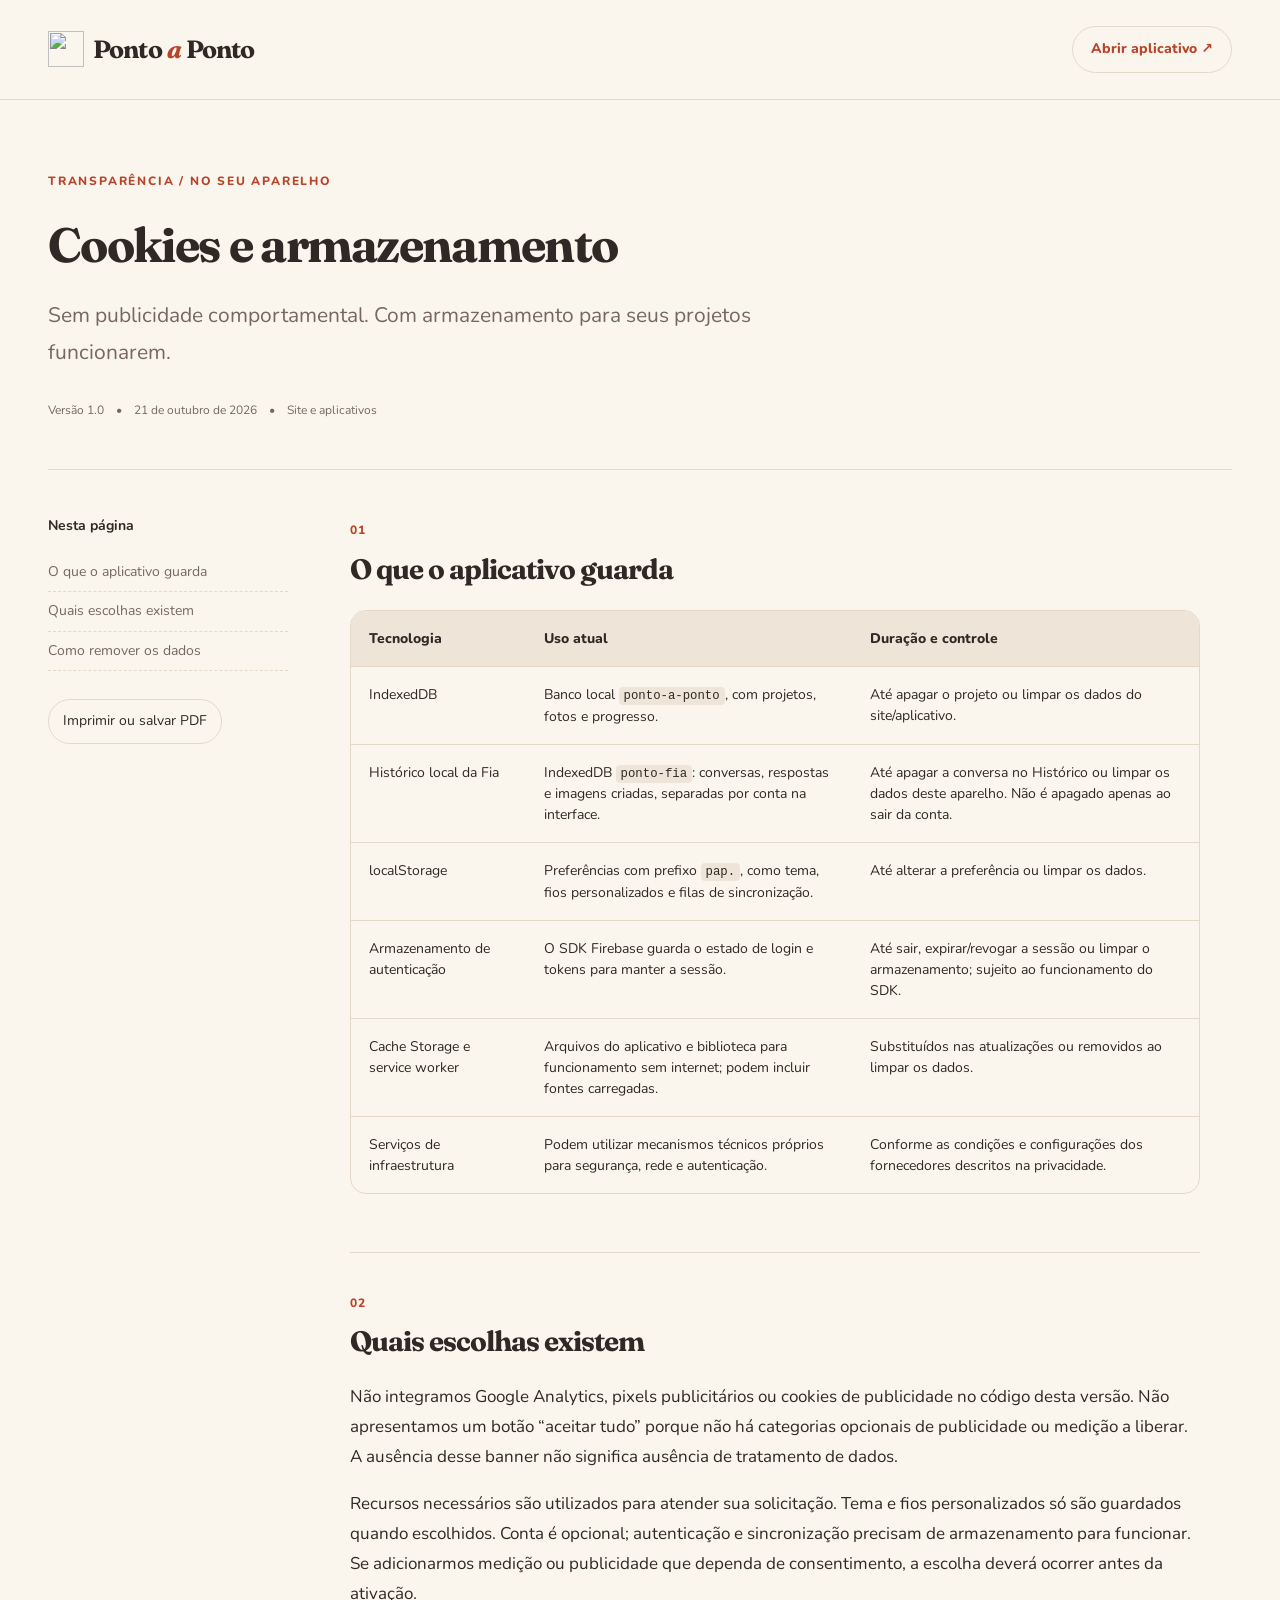
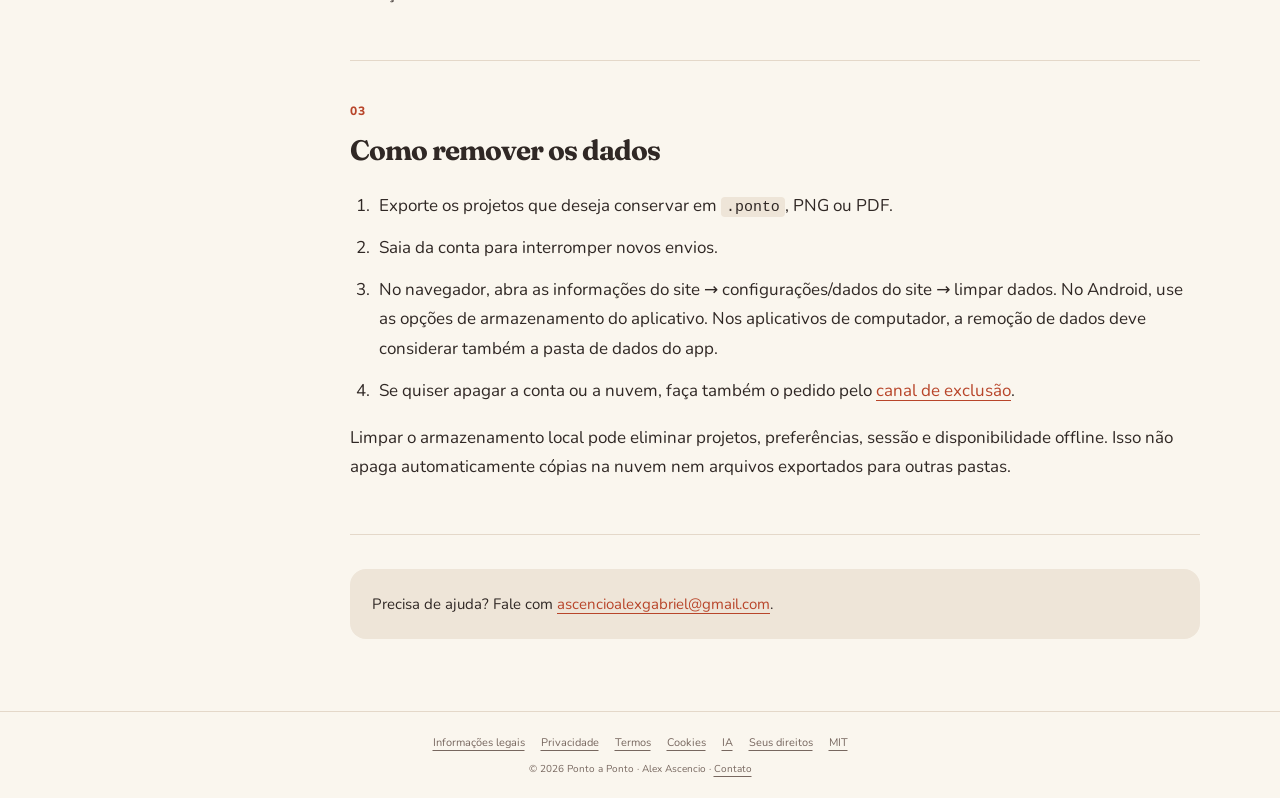
==== documentacao/cookies.html @ 14b3877d "Ponto a Ponto: transparência, licença MIT e guia atualizado da Fia" ====
<!doctype html><html lang="pt-BR"><head><meta charset="utf-8"><meta name="viewport" content="width=device-width,initial-scale=1"><meta name="description" content="Sem publicidade comportamental. Com armazenamento para seus projetos funcionarem."><meta name="theme-color" content="#241c24"><title>Cookies e armazenamento · Ponto a Ponto</title><link rel="canonical" href="https://pontoapontocroche.vercel.app/app/legal/cookies.html"><link rel="icon" href="../icons/icon.svg"><link rel="stylesheet" href="legal.css"></head><body><a class="skip" href="#conteudo">Ir ao conteúdo</a><header><a class="brand" href="../"><img src="../icons/icon.svg" width="36" height="36" alt="">Ponto <em>a</em> Ponto</a><a class="back" href="../">Abrir aplicativo <span aria-hidden="true">↗</span></a></header><main id="conteudo"><div class="hero"><a class="eyebrow" href="./">Transparência / No seu aparelho</a><h1>Cookies e armazenamento</h1><p>Sem publicidade comportamental. Com armazenamento para seus projetos funcionarem.</p><div class="meta">Versão 1.0 <span>•</span> 21 de outubro de 2026 <span>•</span> Site e aplicativos</div></div><div class="document"><aside aria-label="Nesta página"><strong>Nesta página</strong><a href="#tecnologias">O que o aplicativo guarda</a><a href="#escolhas">Quais escolhas existem</a><a href="#limpar">Como remover os dados</a><button type="button" onclick="window.print()">Imprimir ou salvar PDF</button></aside><article><section id="tecnologias"><span class="section-no">01</span><h2>O que o aplicativo guarda</h2><div class="table-wrap"><table><thead><tr><th>Tecnologia</th><th>Uso atual</th><th>Duração e controle</th></tr></thead><tbody><tr><td>IndexedDB</td><td>Banco local <code>ponto-a-ponto</code>, com projetos, fotos e progresso.</td><td>Até apagar o projeto ou limpar os dados do site/aplicativo.</td></tr><tr><td>Histórico local da Fia</td><td>IndexedDB <code>ponto-fia</code>: conversas, respostas e imagens criadas, separadas por conta na interface.</td><td>Até apagar a conversa no Histórico ou limpar os dados deste aparelho. Não é apagado apenas ao sair da conta.</td></tr><tr><td>localStorage</td><td>Preferências com prefixo <code>pap.</code>, como tema, fios personalizados e filas de sincronização.</td><td>Até alterar a preferência ou limpar os dados.</td></tr><tr><td>Armazenamento de autenticação</td><td>O SDK Firebase guarda o estado de login e tokens para manter a sessão.</td><td>Até sair, expirar/revogar a sessão ou limpar o armazenamento; sujeito ao funcionamento do SDK.</td></tr><tr><td>Cache Storage e service worker</td><td>Arquivos do aplicativo e biblioteca para funcionamento sem internet; podem incluir fontes carregadas.</td><td>Substituídos nas atualizações ou removidos ao limpar os dados.</td></tr><tr><td>Serviços de infraestrutura</td><td>Podem utilizar mecanismos técnicos próprios para segurança, rede e autenticação.</td><td>Conforme as condições e configurações dos fornecedores descritos na privacidade.</td></tr></tbody></table></div></section><section id="escolhas"><span class="section-no">02</span><h2>Quais escolhas existem</h2><p>Não integramos Google Analytics, pixels publicitários ou cookies de publicidade no código desta versão. Não apresentamos um botão “aceitar tudo” porque não há categorias opcionais de publicidade ou medição a liberar. A ausência desse banner não significa ausência de tratamento de dados.</p><p>Recursos necessários são utilizados para atender sua solicitação. Tema e fios personalizados só são guardados quando escolhidos. Conta é opcional; autenticação e sincronização precisam de armazenamento para funcionar. Se adicionarmos medição ou publicidade que dependa de consentimento, a escolha deverá ocorrer antes da ativação.</p></section><section id="limpar"><span class="section-no">03</span><h2>Como remover os dados</h2><ol><li>Exporte os projetos que deseja conservar em <code>.ponto</code>, PNG ou PDF.</li><li>Saia da conta para interromper novos envios.</li><li>No navegador, abra as informações do site → configurações/dados do site → limpar dados. No Android, use as opções de armazenamento do aplicativo. Nos aplicativos de computador, a remoção de dados deve considerar também a pasta de dados do app.</li><li>Se quiser apagar a conta ou a nuvem, faça também o pedido pelo <a href="direitos.html">canal de exclusão</a>.</li></ol><p>Limpar o armazenamento local pode eliminar projetos, preferências, sessão e disponibilidade offline. Isso não apaga automaticamente cópias na nuvem nem arquivos exportados para outras pastas.</p></section><div class="contact-note">Precisa de ajuda? Fale com <a href="mailto:ascencioalexgabriel@gmail.com">ascencioalexgabriel@gmail.com</a>.</div></article></div></main><footer><nav aria-label="Informações legais"><a href="./">Informações legais</a><a href="privacidade.html">Privacidade</a><a href="termos.html">Termos</a><a href="cookies.html">Cookies</a><a href="ia.html">IA</a><a href="direitos.html">Seus direitos</a><a href="licencas.html">MIT</a></nav><small>© 2026 Ponto a Ponto · Alex Ascencio · <a href="mailto:ascencioalexgabriel@gmail.com">Contato</a></small></footer></body></html>
---- documentacao/legal.css ----
@import url('https://fonts.googleapis.com/css2?family=Fraunces:ital,wght@0,500;0,600;0,700;1,600&family=Nunito:wght@400;600;700;800&display=swap');
:root{color-scheme:light;--paper:#faf6ee;--ink:#302825;--muted:#77675f;--accent:#b8452a;--line:#e4d8c9;--plum:#291f29}*{box-sizing:border-box}html{scroll-behavior:smooth;scroll-padding-top:30px}body{margin:0;background:var(--paper);color:var(--ink);font:17px/1.75 Nunito,system-ui,sans-serif}a{color:var(--accent);text-underline-offset:4px;overflow-wrap:anywhere}a:hover{color:#782c1c}a:focus-visible,button:focus-visible{outline:3px solid #b8452a;outline-offset:5px}h1,h2,.brand{font-family:Fraunces,Georgia,serif;line-height:1.14;letter-spacing:-.035em}h1{font-size:clamp(38px,5.3vw,74px);max-width:950px;margin:24px 0}h2{font-size:28px;margin:10px 0 24px}p{margin:0 0 18px}em{color:var(--accent)}header{max-width:1280px;margin:auto;padding:26px 48px;display:flex;justify-content:space-between;align-items:center;gap:20px;border-bottom:1px solid var(--line)}.brand{color:var(--ink);font-size:25px;text-decoration:none;font-weight:700;display:flex;align-items:center;gap:9px;white-space:nowrap}.brand em{margin:0 -4px}.back{font-size:14px;text-decoration:none;font-weight:800;border:1px solid var(--line);padding:10px 18px;border-radius:30px}main{max-width:1280px;margin:auto;padding:0 48px 72px}.hero{padding:65px 0 48px;border-bottom:1px solid var(--line)}.hero>p{font-size:21px;color:var(--muted);max-width:740px}.eyebrow{text-transform:uppercase;font-size:12px;font-weight:800;letter-spacing:.15em;text-decoration:none;color:var(--accent)}.meta{font-size:12px;color:var(--muted);display:flex;flex-wrap:wrap;gap:12px;margin-top:30px}.document{display:grid;grid-template-columns:240px minmax(0,1fr);gap:62px;padding-top:44px}aside{align-self:start;position:sticky;top:30px;font-size:14px}aside strong{display:block;margin-bottom:14px}aside a{display:block;color:var(--muted);text-decoration:none;padding:7px 0;border-bottom:1px dashed var(--line)}aside button{font:inherit;background:none;border:1px solid var(--line);border-radius:22px;padding:9px 14px;color:var(--ink);margin-top:28px;cursor:pointer}article{min-width:0;max-width:850px}article section{padding:0 0 34px;margin:0 0 34px;border-bottom:1px solid var(--line)}.section-no{font-size:12px;color:var(--accent);font-weight:800;letter-spacing:.1em}article ul,article ol{padding-left:24px}article li{padding-left:5px;margin-bottom:12px}code{font-size:.88em;background:#eee5d8;padding:2px 5px;border-radius:4px}.table-wrap{max-width:100%;overflow:auto;border:1px solid var(--line);border-radius:16px;margin:24px 0}table{width:100%;border-collapse:collapse;line-height:1.5;font-size:14px}th{text-align:left;background:#eee5d8;font-weight:800}th,td{padding:17px 18px;border-bottom:1px solid var(--line);vertical-align:top;min-width:140px}tr:last-child td{border-bottom:0}pre{font:13px/1.8 ui-monospace,monospace;background:var(--plum);color:#f5e9d8;padding:24px;border-radius:18px;white-space:pre-wrap;overflow-wrap:anywhere}.contact-note{padding:22px;background:#eee5d8;border-radius:16px;font-size:15px}.facts{display:grid;grid-template-columns:repeat(3,1fr);padding:30px 0;border-bottom:1px solid var(--line);gap:30px}.facts p{font-size:14px;color:var(--muted);margin:2px 0}.cards{display:grid;grid-template-columns:repeat(2,minmax(0,1fr));gap:22px;margin-top:48px}.card{position:relative;padding:30px 32px;text-decoration:none;border:1px solid var(--line);background:#fffdf9;border-radius:20px;color:var(--ink)}.card:hover{border-color:var(--accent);color:var(--ink)}.card-no{color:var(--accent);font-size:13px;font-weight:800}.card h2{margin:14px 0;font-size:29px}.card p{color:var(--muted);font-size:16px;max-width:400px}.read{display:flex;justify-content:space-between;font-size:13px;font-weight:800;color:var(--accent);margin-top:25px}.closing{margin-top:45px;padding:40px;background:#eee5d8;border-radius:22px}.closing h2{margin:14px 0}.action{display:inline-block;background:var(--accent);color:#fff!important;text-decoration:none;font-size:14px;font-weight:800;padding:12px 22px;border-radius:30px}.skip{position:fixed;left:20px;top:-100px;padding:12px;background:#fff;z-index:2}.skip:focus{top:12px}footer{background:var(--plum);color:#f5e9d8;padding:48px max(24px,calc((100vw - 1184px)/2));display:grid;grid-template-columns:1fr 1fr;gap:28px;font-size:14px}footer a{color:#f3b49d}footer strong{font:600 25px Fraunces,Georgia,serif}footer p{color:#d2c1c9;margin-top:7px}footer nav{display:grid;grid-template-columns:1fr 1fr;gap:10px 28px}footer small{grid-column:1/-1;color:#d2c1c9;border-top:1px solid #594451;padding-top:22px;font-size:12px}@media(max-width:760px){body{font-size:16px}header{padding:19px 22px}.brand{font-size:21px}.brand img{width:29px}.back{font-size:12px;padding:9px 12px}main{padding:0 22px 45px}.hero{padding:42px 0 32px}.hero>p{font-size:18px}.document{grid-template-columns:1fr;gap:28px;padding-top:26px}aside{position:static;border-bottom:1px solid var(--line);padding-bottom:22px}aside a{display:inline-block;margin-right:18px;font-size:13px}aside button{display:block;margin-top:15px}.cards{grid-template-columns:1fr;gap:16px;margin-top:28px}.card{padding:25px}.card h2{font-size:25px}.facts{grid-template-columns:1fr;gap:15px}.closing{padding:27px}footer{grid-template-columns:1fr}footer nav{gap:12px}h2{font-size:26px}.table-wrap{border-radius:10px}}@media(prefers-reduced-motion:reduce){html{scroll-behavior:auto}}@media print{body{font:11pt/1.5 Georgia,serif;background:white;color:black}header,.back,aside,footer,.skip,.action{display:none!important}main{padding:0}.hero{padding:0 0 20px}.hero h1{font-size:30pt}.hero>p{font-size:13pt}.document{display:block;padding-top:20px}article{max-width:none}article section{break-inside:auto}h2{break-after:avoid;font-size:18pt}.table-wrap{overflow:visible}th,td{min-width:0;padding:9px}pre{background:white;color:black;border:1px solid #aaa;font-size:9pt}.meta{font-size:9pt}a{color:inherit}article a[href^='http']::after{content:' (' attr(href) ')';font-size:8pt}.contact-note{background:white;border:1px solid #aaa}}

/* Rodapé discreto em todas as telas; documentos só aparecem ao abrir o link. */
footer{background:transparent;color:var(--muted);display:block;border-top:1px solid var(--line);padding:22px 24px;text-align:center;font-size:11px;line-height:1.6}footer nav{display:flex;flex-wrap:wrap;justify-content:center;gap:6px 16px}footer a{color:var(--muted)}footer small{display:block;border:0;padding:9px 0 0;color:var(--muted);font-size:10px}.compact-index{max-width:760px;margin:46px auto 30px}.compact-index h1{font-size:32px;margin:0 0 12px}.compact-index>p{font-size:14px;color:var(--muted)}.directory{margin:24px 0;display:grid;grid-template-columns:1fr 1fr;column-gap:30px}.directory-link{display:flex;justify-content:space-between;gap:15px;padding:13px 0;border-bottom:1px solid var(--line);color:var(--ink);text-decoration:none;font-size:14px}.compact-index .compact-meta{font-size:11px;line-height:1.8}.hero h1{font-size:clamp(32px,4vw,48px)}@media(max-width:760px){footer{padding:18px 20px;font-size:10px}footer nav{gap:5px 12px}footer small{font-size:9px}.compact-index{margin:30px 0 12px}.compact-index h1{font-size:27px}.directory{grid-template-columns:1fr;margin:18px 0}.directory-link{font-size:13px;padding:11px 0}.compact-index>p{font-size:13px}.compact-index .compact-meta{font-size:10px}}
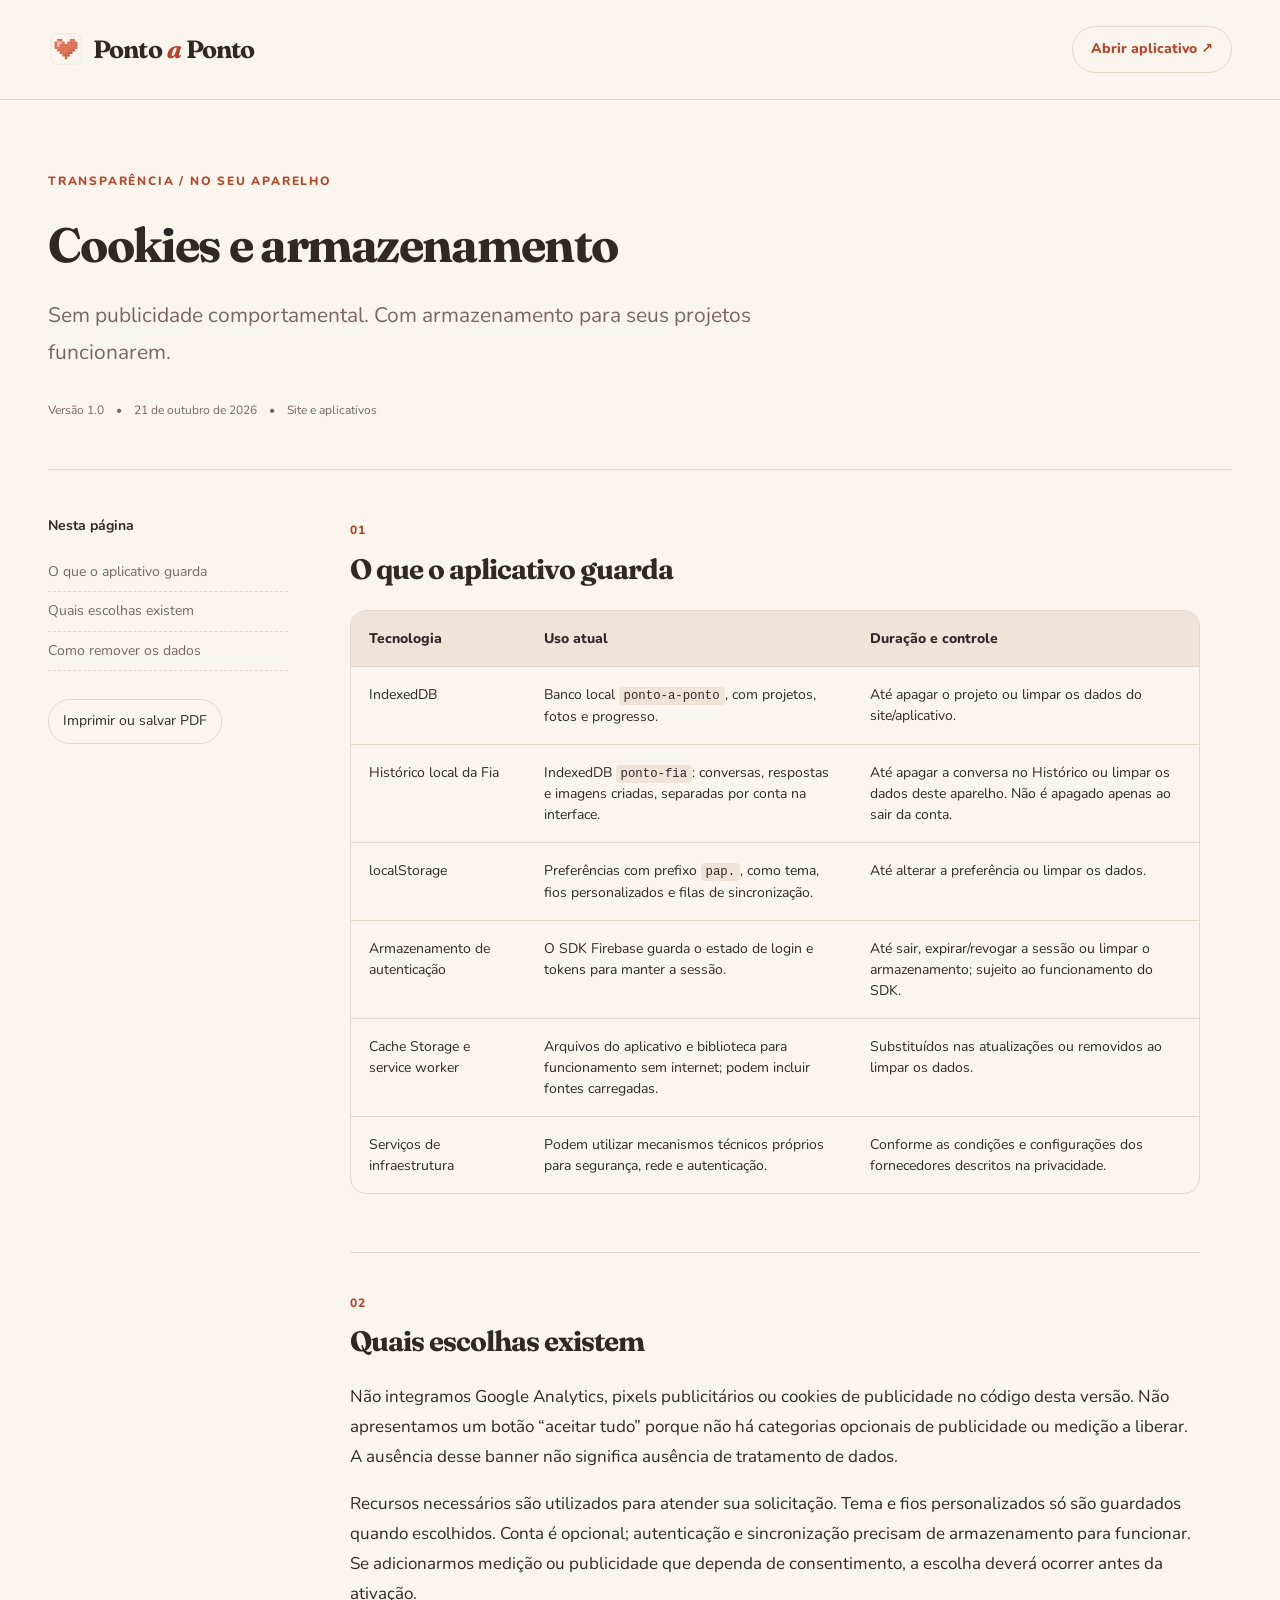
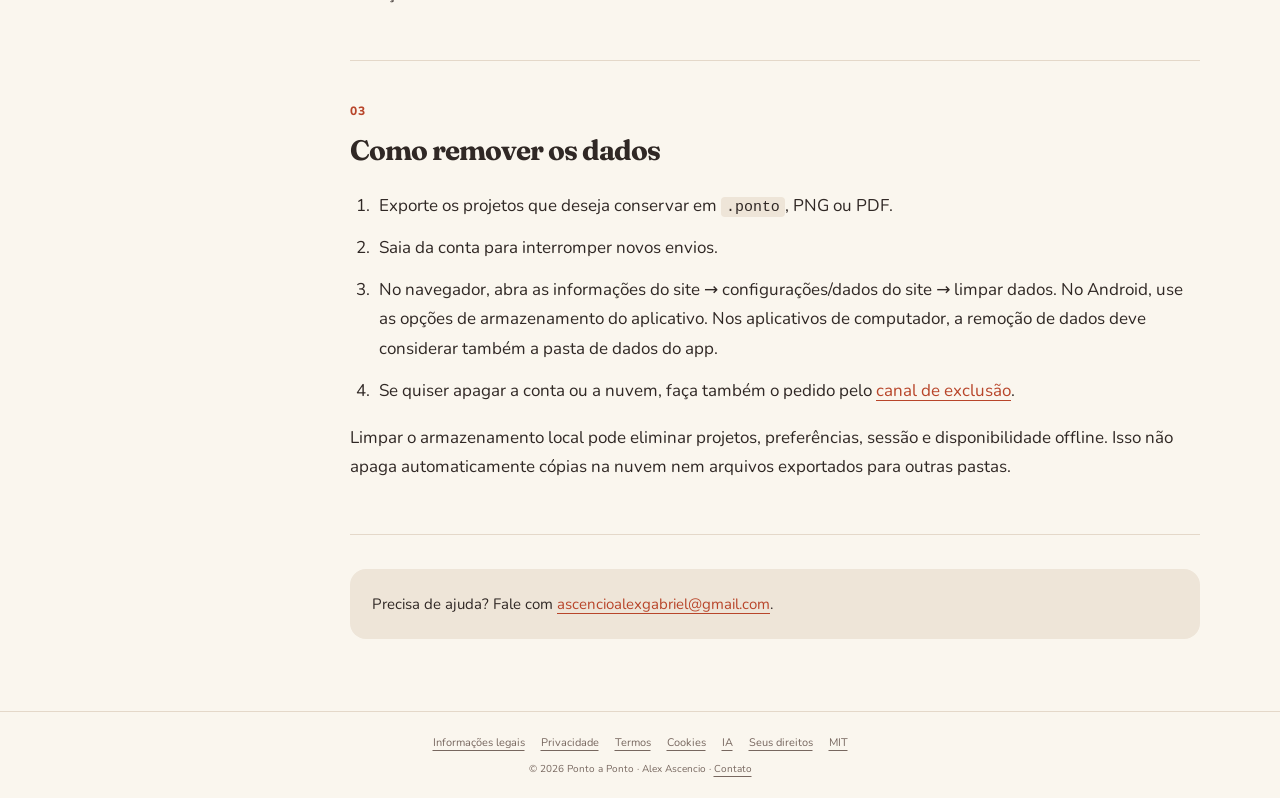
==== commit 6e205484: "Ponto a Ponto 1.1.3: novidades, imagens e créditos atualizados Co-Authored-By: Claude Opus 5.5 <nore" ====
--- a/documentacao/cookies.html
+++ b/documentacao/cookies.html
@@ -1 +1 @@
-<!doctype html><html lang="pt-BR"><head><meta charset="utf-8"><meta name="viewport" content="width=device-width,initial-scale=1"><meta name="description" content="Sem publicidade comportamental. Com armazenamento para seus projetos funcionarem."><meta name="theme-color" content="#241c24"><title>Cookies e armazenamento · Ponto a Ponto</title><link rel="canonical" href="https://pontoapontocroche.vercel.app/app/legal/cookies.html"><link rel="icon" href="../icons/icon.svg"><link rel="stylesheet" href="legal.css"></head><body><a class="skip" href="#conteudo">Ir ao conteúdo</a><header><a class="brand" href="../"><img src="../icons/icon.svg" width="36" height="36" alt="">Ponto <em>a</em> Ponto</a><a class="back" href="../">Abrir aplicativo <span aria-hidden="true">↗</span></a></header><main id="conteudo"><div class="hero"><a class="eyebrow" href="./">Transparência / No seu aparelho</a><h1>Cookies e armazenamento</h1><p>Sem publicidade comportamental. Com armazenamento para seus projetos funcionarem.</p><div class="meta">Versão 1.0 <span>•</span> 21 de outubro de 2026 <span>•</span> Site e aplicativos</div></div><div class="document"><aside aria-label="Nesta página"><strong>Nesta página</strong><a href="#tecnologias">O que o aplicativo guarda</a><a href="#escolhas">Quais escolhas existem</a><a href="#limpar">Como remover os dados</a><button type="button" onclick="window.print()">Imprimir ou salvar PDF</button></aside><article><section id="tecnologias"><span class="section-no">01</span><h2>O que o aplicativo guarda</h2><div class="table-wrap"><table><thead><tr><th>Tecnologia</th><th>Uso atual</th><th>Duração e controle</th></tr></thead><tbody><tr><td>IndexedDB</td><td>Banco local <code>ponto-a-ponto</code>, com projetos, fotos e progresso.</td><td>Até apagar o projeto ou limpar os dados do site/aplicativo.</td></tr><tr><td>Histórico local da Fia</td><td>IndexedDB <code>ponto-fia</code>: conversas, respostas e imagens criadas, separadas por conta na interface.</td><td>Até apagar a conversa no Histórico ou limpar os dados deste aparelho. Não é apagado apenas ao sair da conta.</td></tr><tr><td>localStorage</td><td>Preferências com prefixo <code>pap.</code>, como tema, fios personalizados e filas de sincronização.</td><td>Até alterar a preferência ou limpar os dados.</td></tr><tr><td>Armazenamento de autenticação</td><td>O SDK Firebase guarda o estado de login e tokens para manter a sessão.</td><td>Até sair, expirar/revogar a sessão ou limpar o armazenamento; sujeito ao funcionamento do SDK.</td></tr><tr><td>Cache Storage e service worker</td><td>Arquivos do aplicativo e biblioteca para funcionamento sem internet; podem incluir fontes carregadas.</td><td>Substituídos nas atualizações ou removidos ao limpar os dados.</td></tr><tr><td>Serviços de infraestrutura</td><td>Podem utilizar mecanismos técnicos próprios para segurança, rede e autenticação.</td><td>Conforme as condições e configurações dos fornecedores descritos na privacidade.</td></tr></tbody></table></div></section><section id="escolhas"><span class="section-no">02</span><h2>Quais escolhas existem</h2><p>Não integramos Google Analytics, pixels publicitários ou cookies de publicidade no código desta versão. Não apresentamos um botão “aceitar tudo” porque não há categorias opcionais de publicidade ou medição a liberar. A ausência desse banner não significa ausência de tratamento de dados.</p><p>Recursos necessários são utilizados para atender sua solicitação. Tema e fios personalizados só são guardados quando escolhidos. Conta é opcional; autenticação e sincronização precisam de armazenamento para funcionar. Se adicionarmos medição ou publicidade que dependa de consentimento, a escolha deverá ocorrer antes da ativação.</p></section><section id="limpar"><span class="section-no">03</span><h2>Como remover os dados</h2><ol><li>Exporte os projetos que deseja conservar em <code>.ponto</code>, PNG ou PDF.</li><li>Saia da conta para interromper novos envios.</li><li>No navegador, abra as informações do site → configurações/dados do site → limpar dados. No Android, use as opções de armazenamento do aplicativo. Nos aplicativos de computador, a remoção de dados deve considerar também a pasta de dados do app.</li><li>Se quiser apagar a conta ou a nuvem, faça também o pedido pelo <a href="direitos.html">canal de exclusão</a>.</li></ol><p>Limpar o armazenamento local pode eliminar projetos, preferências, sessão e disponibilidade offline. Isso não apaga automaticamente cópias na nuvem nem arquivos exportados para outras pastas.</p></section><div class="contact-note">Precisa de ajuda? Fale com <a href="mailto:ascencioalexgabriel@gmail.com">ascencioalexgabriel@gmail.com</a>.</div></article></div></main><footer><nav aria-label="Informações legais"><a href="./">Informações legais</a><a href="privacidade.html">Privacidade</a><a href="termos.html">Termos</a><a href="cookies.html">Cookies</a><a href="ia.html">IA</a><a href="direitos.html">Seus direitos</a><a href="licencas.html">MIT</a></nav><small>© 2026 Ponto a Ponto · Alex Ascencio · <a href="mailto:ascencioalexgabriel@gmail.com">Contato</a></small></footer></body></html>+<!doctype html><html lang="pt-BR"><head><meta charset="utf-8"><meta name="viewport" content="width=device-width,initial-scale=1"><meta name="description" content="Sem publicidade comportamental. Com armazenamento para seus projetos funcionarem."><meta name="theme-color" content="#241c24"><title>Cookies e armazenamento · Ponto a Ponto</title><link rel="canonical" href="https://pontoapontocroche.vercel.app/app/legal/cookies.html"><link rel="icon" href="../icons/icon.svg"><link rel="stylesheet" href="legal.css"></head><body><a class="skip" href="#conteudo">Ir ao conteúdo</a><header><a class="brand" href="https://pontoapontocroche.vercel.app/app/"><img src="../icons/icon.svg" width="36" height="36" alt="">Ponto <em>a</em> Ponto</a><a class="back" href="https://pontoapontocroche.vercel.app/app/">Abrir aplicativo <span aria-hidden="true">↗</span></a></header><main id="conteudo"><div class="hero"><a class="eyebrow" href="./">Transparência / No seu aparelho</a><h1>Cookies e armazenamento</h1><p>Sem publicidade comportamental. Com armazenamento para seus projetos funcionarem.</p><div class="meta">Versão 1.0 <span>•</span> 21 de outubro de 2026 <span>•</span> Site e aplicativos</div></div><div class="document"><aside aria-label="Nesta página"><strong>Nesta página</strong><a href="#tecnologias">O que o aplicativo guarda</a><a href="#escolhas">Quais escolhas existem</a><a href="#limpar">Como remover os dados</a><button type="button" onclick="window.print()">Imprimir ou salvar PDF</button></aside><article><section id="tecnologias"><span class="section-no">01</span><h2>O que o aplicativo guarda</h2><div class="table-wrap"><table><thead><tr><th>Tecnologia</th><th>Uso atual</th><th>Duração e controle</th></tr></thead><tbody><tr><td>IndexedDB</td><td>Banco local <code>ponto-a-ponto</code>, com projetos, fotos e progresso.</td><td>Até apagar o projeto ou limpar os dados do site/aplicativo.</td></tr><tr><td>Histórico local da Fia</td><td>IndexedDB <code>ponto-fia</code>: conversas, respostas e imagens criadas, separadas por conta na interface.</td><td>Até apagar a conversa no Histórico ou limpar os dados deste aparelho. Não é apagado apenas ao sair da conta.</td></tr><tr><td>localStorage</td><td>Preferências com prefixo <code>pap.</code>, como tema, fios personalizados e filas de sincronização.</td><td>Até alterar a preferência ou limpar os dados.</td></tr><tr><td>Armazenamento de autenticação</td><td>O SDK Firebase guarda o estado de login e tokens para manter a sessão.</td><td>Até sair, expirar/revogar a sessão ou limpar o armazenamento; sujeito ao funcionamento do SDK.</td></tr><tr><td>Cache Storage e service worker</td><td>Arquivos do aplicativo e biblioteca para funcionamento sem internet; podem incluir fontes carregadas.</td><td>Substituídos nas atualizações ou removidos ao limpar os dados.</td></tr><tr><td>Serviços de infraestrutura</td><td>Podem utilizar mecanismos técnicos próprios para segurança, rede e autenticação.</td><td>Conforme as condições e configurações dos fornecedores descritos na privacidade.</td></tr></tbody></table></div></section><section id="escolhas"><span class="section-no">02</span><h2>Quais escolhas existem</h2><p>Não integramos Google Analytics, pixels publicitários ou cookies de publicidade no código desta versão. Não apresentamos um botão “aceitar tudo” porque não há categorias opcionais de publicidade ou medição a liberar. A ausência desse banner não significa ausência de tratamento de dados.</p><p>Recursos necessários são utilizados para atender sua solicitação. Tema e fios personalizados só são guardados quando escolhidos. Conta é opcional; autenticação e sincronização precisam de armazenamento para funcionar. Se adicionarmos medição ou publicidade que dependa de consentimento, a escolha deverá ocorrer antes da ativação.</p></section><section id="limpar"><span class="section-no">03</span><h2>Como remover os dados</h2><ol><li>Exporte os projetos que deseja conservar em <code>.ponto</code>, PNG ou PDF.</li><li>Saia da conta para interromper novos envios.</li><li>No navegador, abra as informações do site → configurações/dados do site → limpar dados. No Android, use as opções de armazenamento do aplicativo. Nos aplicativos de computador, a remoção de dados deve considerar também a pasta de dados do app.</li><li>Se quiser apagar a conta ou a nuvem, faça também o pedido pelo <a href="direitos.html">canal de exclusão</a>.</li></ol><p>Limpar o armazenamento local pode eliminar projetos, preferências, sessão e disponibilidade offline. Isso não apaga automaticamente cópias na nuvem nem arquivos exportados para outras pastas.</p></section><div class="contact-note">Precisa de ajuda? Fale com <a href="mailto:ascencioalexgabriel@gmail.com">ascencioalexgabriel@gmail.com</a>.</div></article></div></main><footer><nav aria-label="Informações legais"><a href="./">Informações legais</a><a href="privacidade.html">Privacidade</a><a href="termos.html">Termos</a><a href="cookies.html">Cookies</a><a href="ia.html">IA</a><a href="direitos.html">Seus direitos</a><a href="licencas.html">MIT</a></nav><small>© 2026 Ponto a Ponto · Alex Ascencio · <a href="mailto:ascencioalexgabriel@gmail.com">Contato</a></small></footer></body></html>
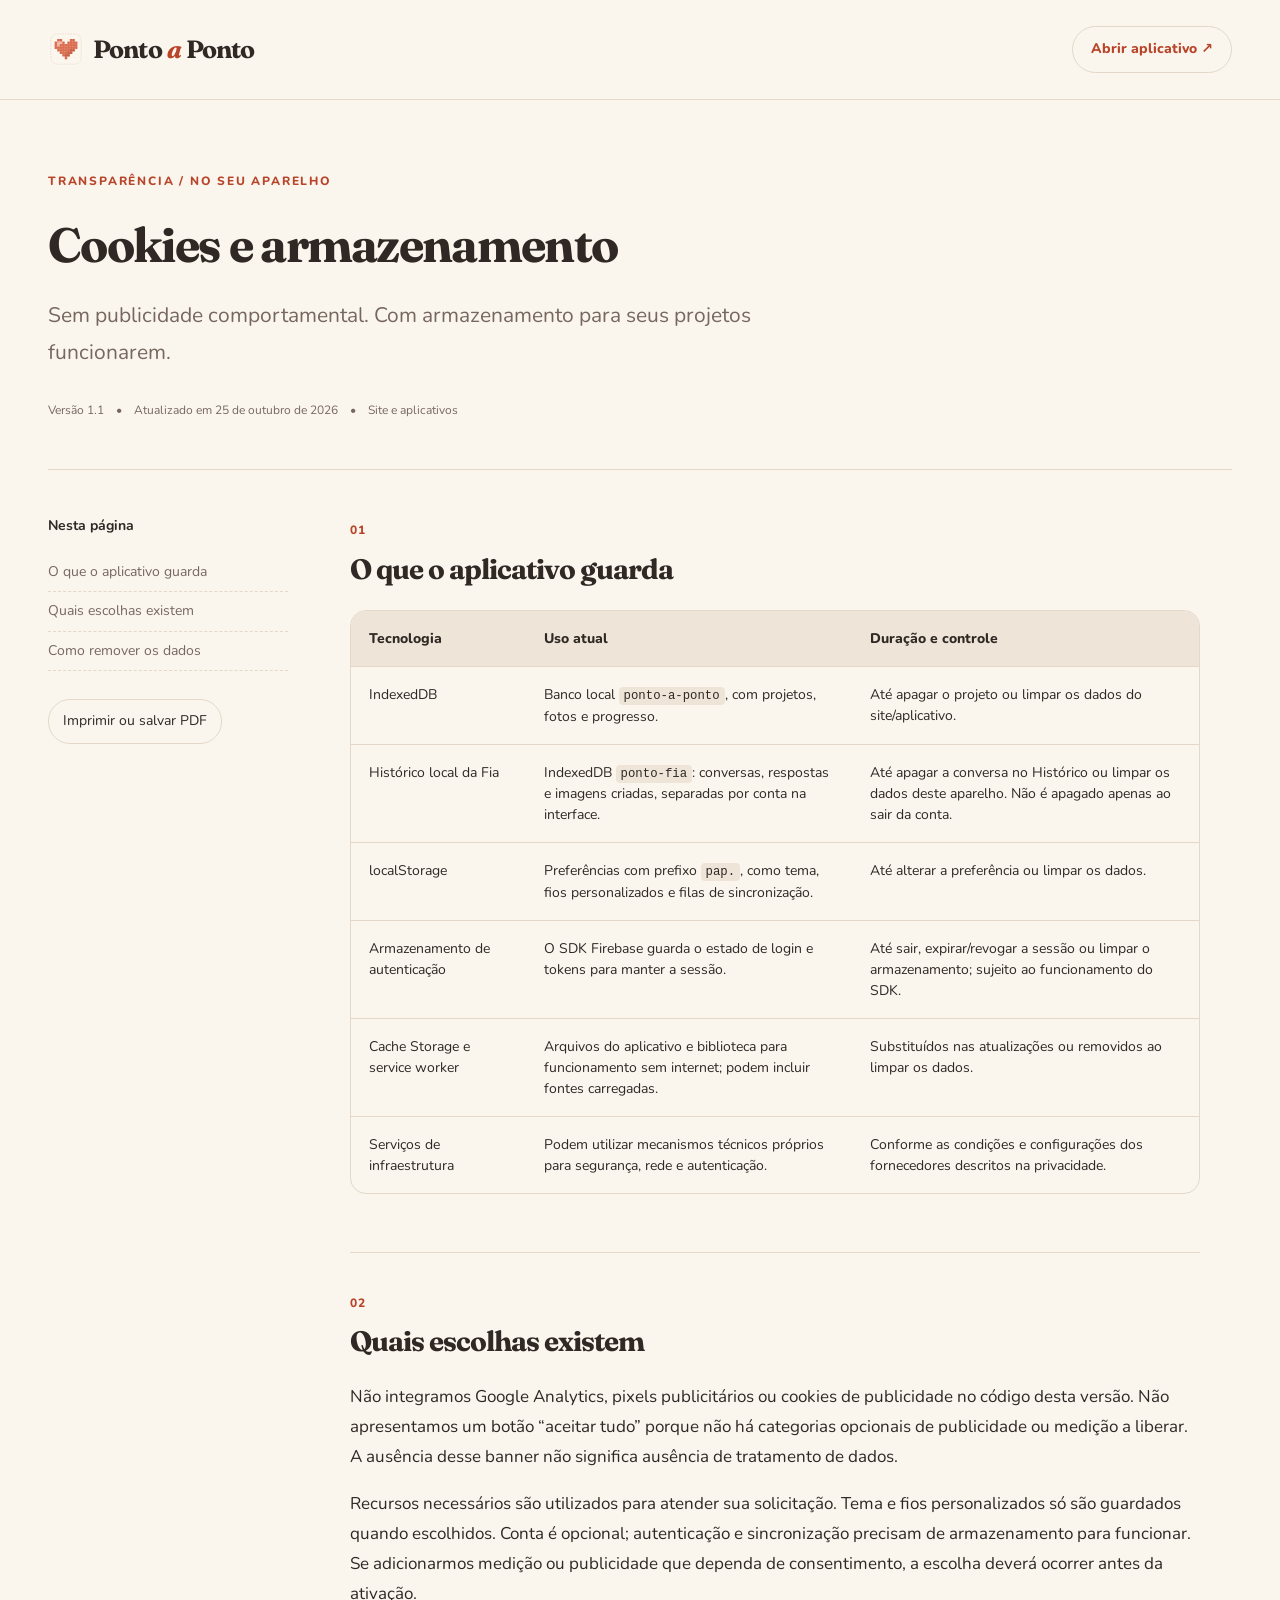
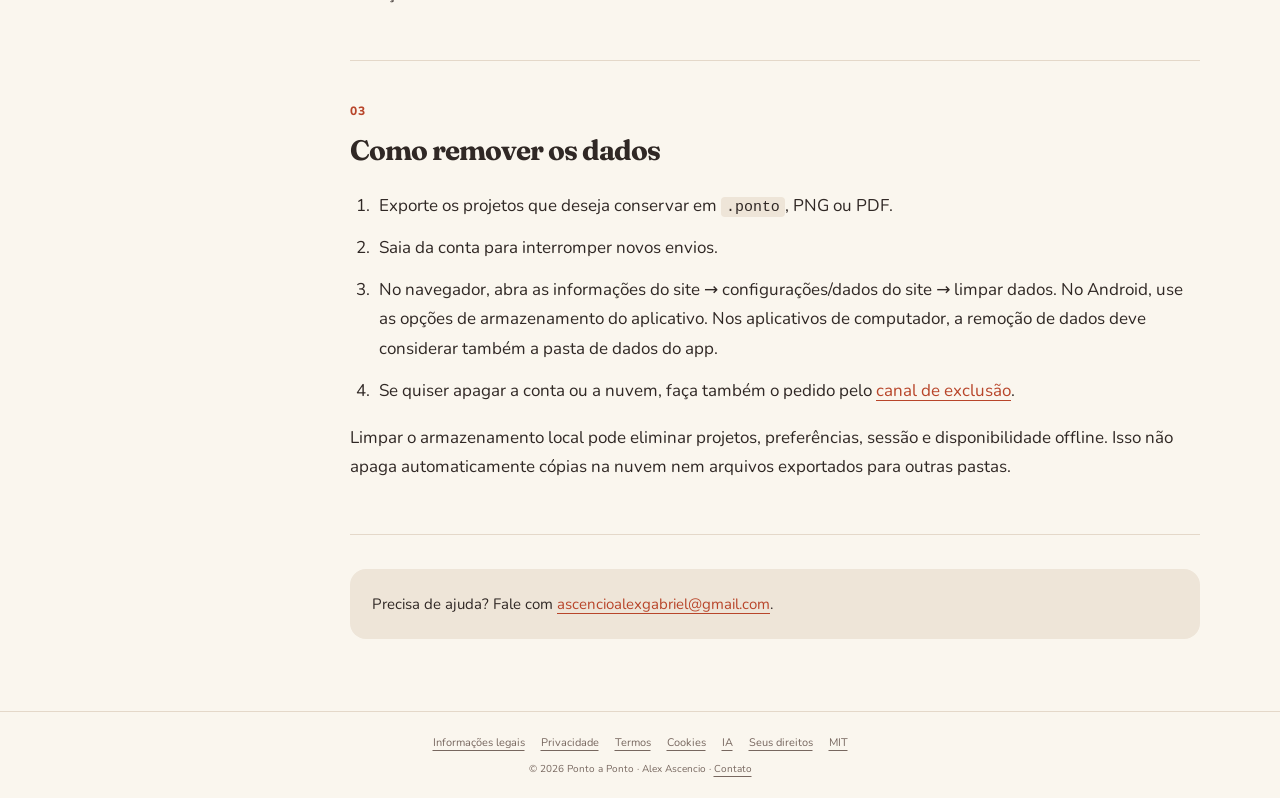
==== commit 31671d90: "Apresenta 10.000 modelos coloridos, estampas e documentação da versão 1.1.5" ====
--- a/documentacao/cookies.html
+++ b/documentacao/cookies.html
@@ -1 +1 @@
-<!doctype html><html lang="pt-BR"><head><meta charset="utf-8"><meta name="viewport" content="width=device-width,initial-scale=1"><meta name="description" content="Sem publicidade comportamental. Com armazenamento para seus projetos funcionarem."><meta name="theme-color" content="#241c24"><title>Cookies e armazenamento · Ponto a Ponto</title><link rel="canonical" href="https://pontoapontocroche.vercel.app/app/legal/cookies.html"><link rel="icon" href="../icons/icon.svg"><link rel="stylesheet" href="legal.css"></head><body><a class="skip" href="#conteudo">Ir ao conteúdo</a><header><a class="brand" href="https://pontoapontocroche.vercel.app/app/"><img src="../icons/icon.svg" width="36" height="36" alt="">Ponto <em>a</em> Ponto</a><a class="back" href="https://pontoapontocroche.vercel.app/app/">Abrir aplicativo <span aria-hidden="true">↗</span></a></header><main id="conteudo"><div class="hero"><a class="eyebrow" href="./">Transparência / No seu aparelho</a><h1>Cookies e armazenamento</h1><p>Sem publicidade comportamental. Com armazenamento para seus projetos funcionarem.</p><div class="meta">Versão 1.0 <span>•</span> 21 de outubro de 2026 <span>•</span> Site e aplicativos</div></div><div class="document"><aside aria-label="Nesta página"><strong>Nesta página</strong><a href="#tecnologias">O que o aplicativo guarda</a><a href="#escolhas">Quais escolhas existem</a><a href="#limpar">Como remover os dados</a><button type="button" onclick="window.print()">Imprimir ou salvar PDF</button></aside><article><section id="tecnologias"><span class="section-no">01</span><h2>O que o aplicativo guarda</h2><div class="table-wrap"><table><thead><tr><th>Tecnologia</th><th>Uso atual</th><th>Duração e controle</th></tr></thead><tbody><tr><td>IndexedDB</td><td>Banco local <code>ponto-a-ponto</code>, com projetos, fotos e progresso.</td><td>Até apagar o projeto ou limpar os dados do site/aplicativo.</td></tr><tr><td>Histórico local da Fia</td><td>IndexedDB <code>ponto-fia</code>: conversas, respostas e imagens criadas, separadas por conta na interface.</td><td>Até apagar a conversa no Histórico ou limpar os dados deste aparelho. Não é apagado apenas ao sair da conta.</td></tr><tr><td>localStorage</td><td>Preferências com prefixo <code>pap.</code>, como tema, fios personalizados e filas de sincronização.</td><td>Até alterar a preferência ou limpar os dados.</td></tr><tr><td>Armazenamento de autenticação</td><td>O SDK Firebase guarda o estado de login e tokens para manter a sessão.</td><td>Até sair, expirar/revogar a sessão ou limpar o armazenamento; sujeito ao funcionamento do SDK.</td></tr><tr><td>Cache Storage e service worker</td><td>Arquivos do aplicativo e biblioteca para funcionamento sem internet; podem incluir fontes carregadas.</td><td>Substituídos nas atualizações ou removidos ao limpar os dados.</td></tr><tr><td>Serviços de infraestrutura</td><td>Podem utilizar mecanismos técnicos próprios para segurança, rede e autenticação.</td><td>Conforme as condições e configurações dos fornecedores descritos na privacidade.</td></tr></tbody></table></div></section><section id="escolhas"><span class="section-no">02</span><h2>Quais escolhas existem</h2><p>Não integramos Google Analytics, pixels publicitários ou cookies de publicidade no código desta versão. Não apresentamos um botão “aceitar tudo” porque não há categorias opcionais de publicidade ou medição a liberar. A ausência desse banner não significa ausência de tratamento de dados.</p><p>Recursos necessários são utilizados para atender sua solicitação. Tema e fios personalizados só são guardados quando escolhidos. Conta é opcional; autenticação e sincronização precisam de armazenamento para funcionar. Se adicionarmos medição ou publicidade que dependa de consentimento, a escolha deverá ocorrer antes da ativação.</p></section><section id="limpar"><span class="section-no">03</span><h2>Como remover os dados</h2><ol><li>Exporte os projetos que deseja conservar em <code>.ponto</code>, PNG ou PDF.</li><li>Saia da conta para interromper novos envios.</li><li>No navegador, abra as informações do site → configurações/dados do site → limpar dados. No Android, use as opções de armazenamento do aplicativo. Nos aplicativos de computador, a remoção de dados deve considerar também a pasta de dados do app.</li><li>Se quiser apagar a conta ou a nuvem, faça também o pedido pelo <a href="direitos.html">canal de exclusão</a>.</li></ol><p>Limpar o armazenamento local pode eliminar projetos, preferências, sessão e disponibilidade offline. Isso não apaga automaticamente cópias na nuvem nem arquivos exportados para outras pastas.</p></section><div class="contact-note">Precisa de ajuda? Fale com <a href="mailto:ascencioalexgabriel@gmail.com">ascencioalexgabriel@gmail.com</a>.</div></article></div></main><footer><nav aria-label="Informações legais"><a href="./">Informações legais</a><a href="privacidade.html">Privacidade</a><a href="termos.html">Termos</a><a href="cookies.html">Cookies</a><a href="ia.html">IA</a><a href="direitos.html">Seus direitos</a><a href="licencas.html">MIT</a></nav><small>© 2026 Ponto a Ponto · Alex Ascencio · <a href="mailto:ascencioalexgabriel@gmail.com">Contato</a></small></footer></body></html>+<!doctype html><html lang="pt-BR"><head><meta charset="utf-8"><meta name="viewport" content="width=device-width,initial-scale=1"><meta name="description" content="Sem publicidade comportamental. Com armazenamento para seus projetos funcionarem."><meta name="theme-color" content="#241c24"><title>Cookies e armazenamento · Ponto a Ponto</title><link rel="canonical" href="https://pontoapontocroche.vercel.app/app/legal/cookies.html"><link rel="icon" href="../icons/icon.svg"><link rel="stylesheet" href="legal.css"></head><body><a class="skip" href="#conteudo">Ir ao conteúdo</a><header><a class="brand" href="https://pontoapontocroche.vercel.app/app/"><img src="../icons/icon.svg" width="36" height="36" alt="">Ponto <em>a</em> Ponto</a><a class="back" href="https://pontoapontocroche.vercel.app/app/">Abrir aplicativo <span aria-hidden="true">↗</span></a></header><main id="conteudo"><div class="hero"><a class="eyebrow" href="./">Transparência / No seu aparelho</a><h1>Cookies e armazenamento</h1><p>Sem publicidade comportamental. Com armazenamento para seus projetos funcionarem.</p><div class="meta">Versão 1.1 <span>•</span> Atualizado em 25 de outubro de 2026 <span>•</span> Site e aplicativos</div></div><div class="document"><aside aria-label="Nesta página"><strong>Nesta página</strong><a href="#tecnologias">O que o aplicativo guarda</a><a href="#escolhas">Quais escolhas existem</a><a href="#limpar">Como remover os dados</a><button type="button" onclick="window.print()">Imprimir ou salvar PDF</button></aside><article><section id="tecnologias"><span class="section-no">01</span><h2>O que o aplicativo guarda</h2><div class="table-wrap"><table><thead><tr><th>Tecnologia</th><th>Uso atual</th><th>Duração e controle</th></tr></thead><tbody><tr><td>IndexedDB</td><td>Banco local <code>ponto-a-ponto</code>, com projetos, fotos e progresso.</td><td>Até apagar o projeto ou limpar os dados do site/aplicativo.</td></tr><tr><td>Histórico local da Fia</td><td>IndexedDB <code>ponto-fia</code>: conversas, respostas e imagens criadas, separadas por conta na interface.</td><td>Até apagar a conversa no Histórico ou limpar os dados deste aparelho. Não é apagado apenas ao sair da conta.</td></tr><tr><td>localStorage</td><td>Preferências com prefixo <code>pap.</code>, como tema, fios personalizados e filas de sincronização.</td><td>Até alterar a preferência ou limpar os dados.</td></tr><tr><td>Armazenamento de autenticação</td><td>O SDK Firebase guarda o estado de login e tokens para manter a sessão.</td><td>Até sair, expirar/revogar a sessão ou limpar o armazenamento; sujeito ao funcionamento do SDK.</td></tr><tr><td>Cache Storage e service worker</td><td>Arquivos do aplicativo e biblioteca para funcionamento sem internet; podem incluir fontes carregadas.</td><td>Substituídos nas atualizações ou removidos ao limpar os dados.</td></tr><tr><td>Serviços de infraestrutura</td><td>Podem utilizar mecanismos técnicos próprios para segurança, rede e autenticação.</td><td>Conforme as condições e configurações dos fornecedores descritos na privacidade.</td></tr></tbody></table></div></section><section id="escolhas"><span class="section-no">02</span><h2>Quais escolhas existem</h2><p>Não integramos Google Analytics, pixels publicitários ou cookies de publicidade no código desta versão. Não apresentamos um botão “aceitar tudo” porque não há categorias opcionais de publicidade ou medição a liberar. A ausência desse banner não significa ausência de tratamento de dados.</p><p>Recursos necessários são utilizados para atender sua solicitação. Tema e fios personalizados só são guardados quando escolhidos. Conta é opcional; autenticação e sincronização precisam de armazenamento para funcionar. Se adicionarmos medição ou publicidade que dependa de consentimento, a escolha deverá ocorrer antes da ativação.</p></section><section id="limpar"><span class="section-no">03</span><h2>Como remover os dados</h2><ol><li>Exporte os projetos que deseja conservar em <code>.ponto</code>, PNG ou PDF.</li><li>Saia da conta para interromper novos envios.</li><li>No navegador, abra as informações do site → configurações/dados do site → limpar dados. No Android, use as opções de armazenamento do aplicativo. Nos aplicativos de computador, a remoção de dados deve considerar também a pasta de dados do app.</li><li>Se quiser apagar a conta ou a nuvem, faça também o pedido pelo <a href="direitos.html">canal de exclusão</a>.</li></ol><p>Limpar o armazenamento local pode eliminar projetos, preferências, sessão e disponibilidade offline. Isso não apaga automaticamente cópias na nuvem nem arquivos exportados para outras pastas.</p></section><div class="contact-note">Precisa de ajuda? Fale com <a href="mailto:ascencioalexgabriel@gmail.com">ascencioalexgabriel@gmail.com</a>.</div></article></div></main><footer><nav aria-label="Informações legais"><a href="./">Informações legais</a><a href="privacidade.html">Privacidade</a><a href="termos.html">Termos</a><a href="cookies.html">Cookies</a><a href="ia.html">IA</a><a href="direitos.html">Seus direitos</a><a href="licencas.html">MIT</a></nav><small>© 2026 Ponto a Ponto · Alex Ascencio · <a href="mailto:ascencioalexgabriel@gmail.com">Contato</a></small></footer></body></html>
